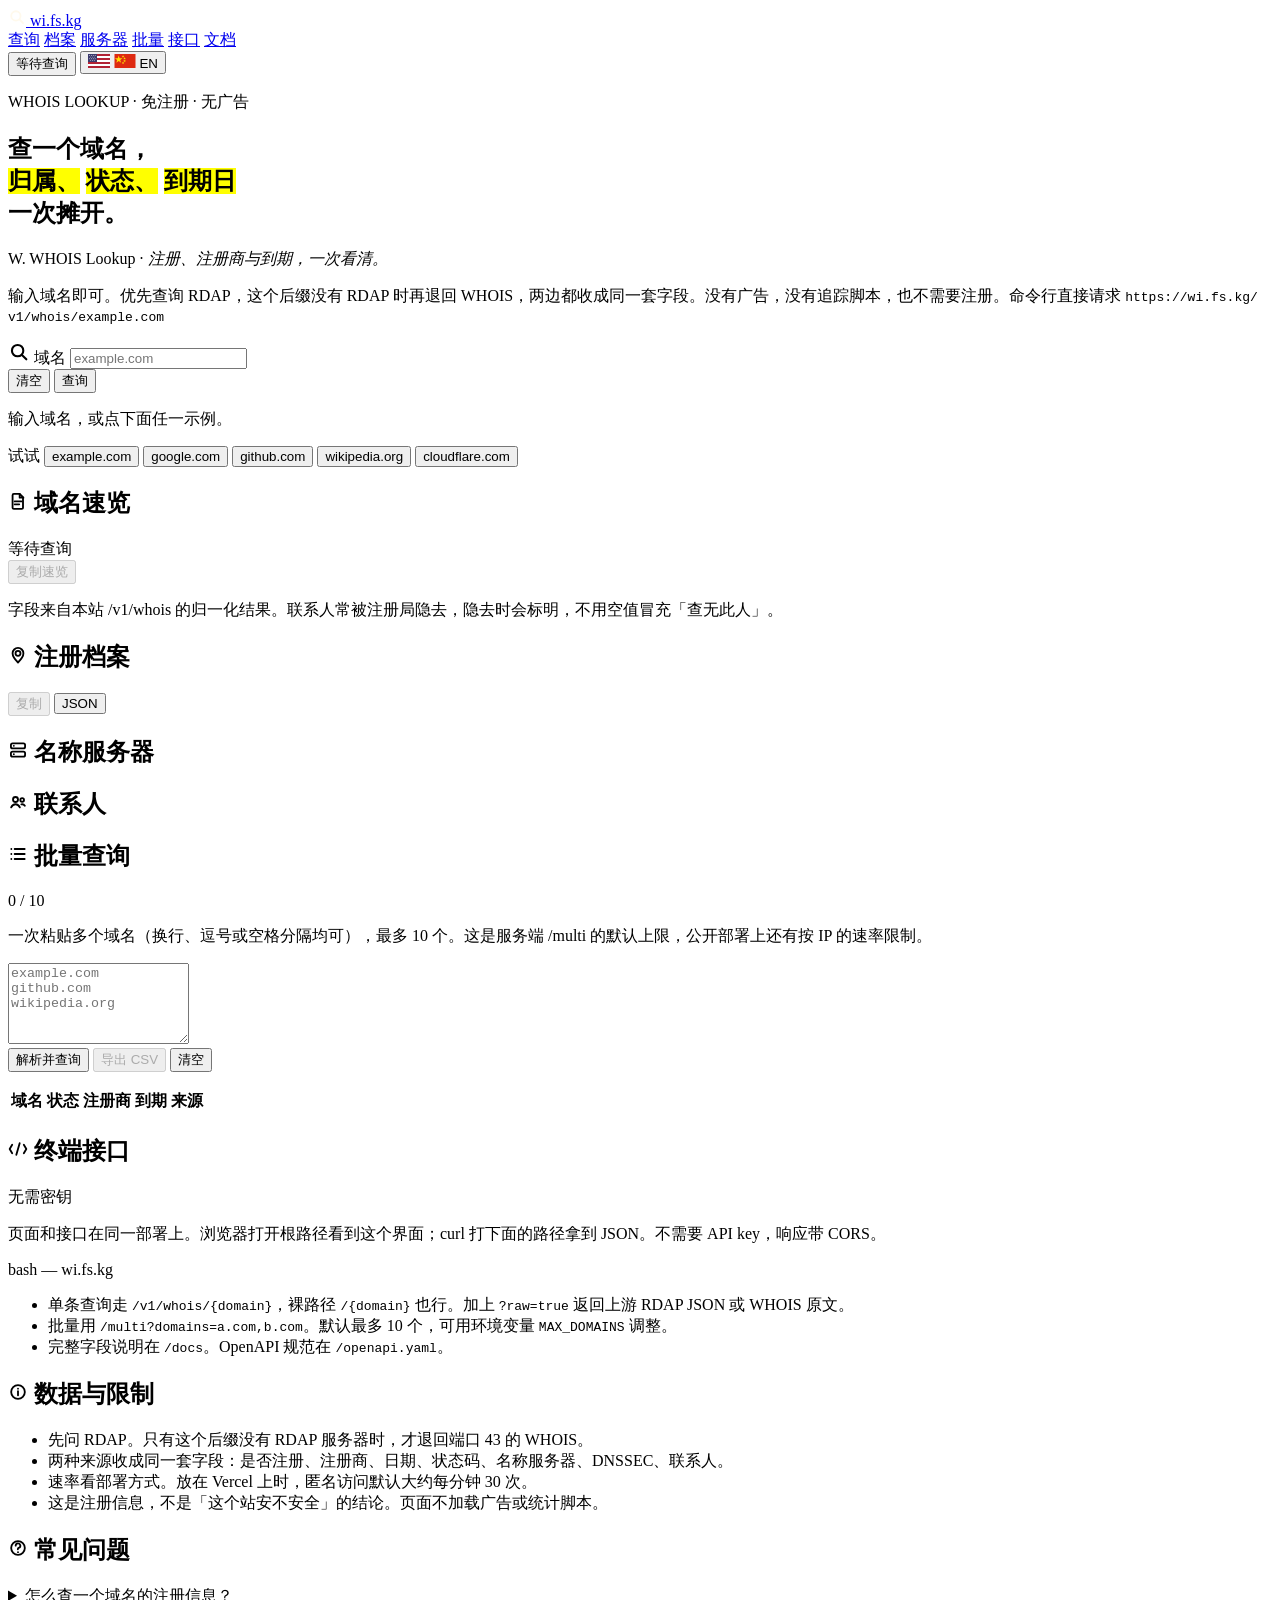
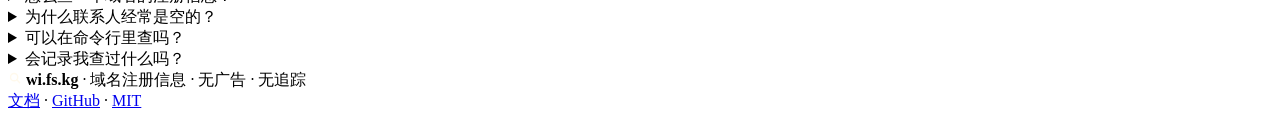
==== internal/web/static/index.html @ 97d12ccc "Refresh the WHOIS page accent, chips, and URL wrapping Use a hot-pink domain brief instead of the vi" ====
<!doctype html>
<html lang="zh-CN">
  <head>
    <meta charset="utf-8" />
    <meta name="viewport" content="width=device-width, initial-scale=1, viewport-fit=cover" />
    <meta name="theme-color" content="#F5EFE1" />
    <meta name="color-scheme" content="light" />
    <meta name="robots" content="index, follow" />
    <meta name="description" content="输入域名，一次看清注册状态、注册商、到期日、名称服务器和联系人。RDAP 优先，WHOIS 兜底。免注册、无广告、无追踪脚本。" />
    <meta property="og:type" content="website" />
    <meta property="og:locale" content="zh_CN" />
    <meta property="og:url" content="https://wi.fs.kg/" />
    <meta property="og:title" content="wi.fs.kg — 域名 WHOIS 查询" />
    <meta property="og:description" content="归属、状态、到期日一次摊开。免注册、无广告、无追踪脚本。" />
    <link rel="canonical" href="https://wi.fs.kg/" />
    <title>wi.fs.kg — 域名 WHOIS 查询</title>
    <link rel="icon" href="/favicon.svg" type="image/svg+xml" />
    <link rel="stylesheet" href="/styles.css" />
  </head>
  <body>
    <header class="bar">
      <a class="brand" href="#lookup">
        <span class="brand-mark" aria-hidden="true">
          <svg viewBox="0 0 24 24" width="18" height="18" fill="none" stroke="#FFF9EC" stroke-width="2.4" stroke-linecap="round">
            <circle cx="10.5" cy="10.5" r="6.2"></circle>
            <path d="M15.2 15.2 L20 20"></path>
          </svg>
        </span>
        <span class="brand-txt">wi.fs.kg</span>
      </a>
      <nav class="nav" aria-label="Primary">
        <a href="#lookup" data-i18n="nav.lookup">查询</a>
        <a href="#record" data-i18n="nav.record">档案</a>
        <a href="#ns" data-i18n="nav.ns">服务器</a>
        <a href="#batch" data-i18n="nav.batch">批量</a>
        <a href="#api" data-i18n="nav.api">接口</a>
        <a href="/docs" data-i18n="nav.docs">文档</a>
      </nav>
      <div class="bar-side">
        <button type="button" class="bar-me" id="barMe">
          <span class="dot dot-grey" id="barDot" aria-hidden="true"></span>
          <span id="barQuery">等待查询</span>
        </button>
        <button type="button" class="lang" id="langToggle" aria-label="切换到英文">
          <span class="lang-flag" aria-hidden="true">
            <svg class="flag flag-us" viewBox="0 0 22 14" width="22" height="14">
              <rect width="22" height="14" fill="#fff"></rect>
              <rect y="0" width="22" height="2" fill="#b22234"></rect>
              <rect y="4" width="22" height="2" fill="#b22234"></rect>
              <rect y="8" width="22" height="2" fill="#b22234"></rect>
              <rect y="12" width="22" height="2" fill="#b22234"></rect>
              <rect width="9" height="8" fill="#3c3b6e"></rect>
              <g fill="#fff">
                <circle cx="1.5" cy="1.5" r="0.45"></circle>
                <circle cx="3.4" cy="1.5" r="0.45"></circle>
                <circle cx="5.3" cy="1.5" r="0.45"></circle>
                <circle cx="7.2" cy="1.5" r="0.45"></circle>
                <circle cx="2.45" cy="3.1" r="0.45"></circle>
                <circle cx="4.35" cy="3.1" r="0.45"></circle>
                <circle cx="6.25" cy="3.1" r="0.45"></circle>
                <circle cx="1.5" cy="4.7" r="0.45"></circle>
                <circle cx="3.4" cy="4.7" r="0.45"></circle>
                <circle cx="5.3" cy="4.7" r="0.45"></circle>
                <circle cx="7.2" cy="4.7" r="0.45"></circle>
                <circle cx="2.45" cy="6.3" r="0.45"></circle>
                <circle cx="4.35" cy="6.3" r="0.45"></circle>
                <circle cx="6.25" cy="6.3" r="0.45"></circle>
              </g>
            </svg>
            <svg class="flag flag-cn" viewBox="0 0 30 20" width="22" height="14">
              <rect width="30" height="20" fill="#de2910"></rect>
              <polygon fill="#ffde00" points="6,2.2 7.35,6.15 11.5,6.15 8.15,8.55 9.4,12.5 6,10.05 2.6,12.5 3.85,8.55 0.5,6.15 4.65,6.15"></polygon>
              <polygon fill="#ffde00" points="12.2,1.5 12.7,2.85 14.15,2.85 13,3.7 13.45,5.05 12.2,4.2 10.95,5.05 11.4,3.7 10.25,2.85 11.7,2.85"></polygon>
              <polygon fill="#ffde00" points="14.4,4.3 14.9,5.65 16.35,5.65 15.2,6.5 15.65,7.85 14.4,7 13.15,7.85 13.6,6.5 12.45,5.65 13.9,5.65"></polygon>
              <polygon fill="#ffde00" points="14.4,8.1 14.9,9.45 16.35,9.45 15.2,10.3 15.65,11.65 14.4,10.8 13.15,11.65 13.6,10.3 12.45,9.45 13.9,9.45"></polygon>
              <polygon fill="#ffde00" points="12.2,10.7 12.7,12.05 14.15,12.05 13,12.9 13.45,14.25 12.2,13.4 10.95,14.25 11.4,12.9 10.25,12.05 11.7,12.05"></polygon>
            </svg>
          </span>
          <span data-i18n="lang.btn">EN</span>
        </button>
      </div>
    </header>

    <main class="wrap">
      <noscript>
        <p class="noscript">查询界面需要 JavaScript。接口本身不需要浏览器：<code class="url">https://wi.fs.kg/<wbr>v1/whois/example.com</code></p>
      </noscript>

      <section class="card card-hero" id="lookup">
        <p class="eyebrow"><span class="sq sq-violet" aria-hidden="true"></span><span data-i18n="eyebrow">WHOIS LOOKUP · 免注册 · 无广告</span></p>
        <h1 class="h1">
          <span data-i18n="h1.l1">查一个域名，</span><br />
          <mark class="hl hl-pink" data-i18n="h1.a">归属、</mark>
          <mark class="hl hl-sky" data-i18n="h1.b">状态、</mark>
          <mark class="hl hl-lime" data-i18n="h1.c">到期日</mark><br />
          <span data-i18n="h1.l3">一次摊开。</span>
        </h1>
        <p class="tagline">
          <span class="tl-key">W.</span>
          <span data-i18n="tag.main">WHOIS Lookup</span>
          <span class="tl-sep" aria-hidden="true">·</span>
          <em data-i18n="tag.sub">注册、注册商与到期，一次看清。</em>
        </p>
        <p class="lede">
          <span data-i18n="lede">输入域名即可。优先查询 RDAP，这个后缀没有 RDAP 时再退回 WHOIS，两边都收成同一套字段。没有广告，没有追踪脚本，也不需要注册。命令行直接请求</span>
          <code class="url">https://wi.fs.kg/<wbr>v1/whois/example.com</code>
        </p>

        <form class="search" id="lookupForm">
          <span class="search-ico" aria-hidden="true">
            <svg viewBox="0 0 24 24" width="22" height="22" fill="none" stroke="currentColor" stroke-width="2.3" stroke-linecap="round">
              <circle cx="10.5" cy="10.5" r="6.2"></circle>
              <path d="M15.2 15.2 L20 20"></path>
            </svg>
          </span>
          <label class="sr-only" for="q" data-i18n="label.q">域名</label>
          <input id="q" name="q" type="text" inputmode="url" autocomplete="off" spellcheck="false" maxlength="400" placeholder="example.com" data-i18n-placeholder="ph" />
          <div class="search-actions">
            <button class="btn btn-cream" type="button" id="clearBtn" data-i18n="btn.clear">清空</button>
            <button class="btn btn-primary" type="submit" id="searchBtn" data-i18n="btn.search">查询</button>
          </div>
        </form>
        <p class="status" id="status" role="status" data-i18n="status.idle">输入域名，或点下面任一示例。</p>
        <div class="chips" id="chips">
          <span class="chips-label" data-i18n="chips.label">试试</span>
          <button type="button" class="chip" data-domain="example.com">example.com</button>
          <button type="button" class="chip" data-domain="google.com">google.com</button>
          <button type="button" class="chip" data-domain="github.com">github.com</button>
          <button type="button" class="chip" data-domain="wikipedia.org">wikipedia.org</button>
          <button type="button" class="chip" data-domain="cloudflare.com">cloudflare.com</button>
        </div>
        <div class="hist" id="histRow" hidden>
          <span class="chips-label" data-i18n="recent">最近</span>
          <div class="chips" id="hist"></div>
          <button type="button" class="mini" id="clearRecent" data-i18n="recent.clear">清除</button>
        </div>
      </section>

      <aside class="card card-snap" id="snap">
        <div class="card-head">
          <h2 class="h2">
            <svg viewBox="0 0 24 24" width="20" height="20" fill="none" stroke="currentColor" stroke-width="2.2" stroke-linecap="round" stroke-linejoin="round" aria-hidden="true">
              <path d="M7 3.5 h7 l4 4 V20 a1.5 1.5 0 0 1 -1.5 1.5 h-9.5 a1.5 1.5 0 0 1 -1.5 -1.5 V5 a1.5 1.5 0 0 1 1.5 -1.5 z"></path>
              <path d="M14 3.5 V8 h4.5"></path>
              <path d="M8 12.5 h8 M8 16 h5.5"></path>
            </svg>
            <span data-i18n="snap.title">域名速览</span>
          </h2>
          <span class="badge badge-grey" id="snapBadge" data-i18n="snap.badge.wait">等待查询</span>
        </div>
        <div id="snapBody"></div>
        <button type="button" class="btn btn-sum" id="snapCopy" data-i18n="snap.copy" disabled>复制速览</button>
        <p class="fine" data-i18n="snap.fine">字段来自本站 /v1/whois 的归一化结果。联系人常被注册局隐去，隐去时会标明，不用空值冒充「查无此人」。</p>
      </aside>

      <section class="card card-record" id="record">
        <div class="card-head">
          <h2 class="h2">
            <svg viewBox="0 0 24 24" width="20" height="20" fill="none" stroke="currentColor" stroke-width="2.2" stroke-linecap="round" stroke-linejoin="round" aria-hidden="true">
              <circle cx="12" cy="10" r="3"></circle>
              <path d="M12 21 s-6.5 -6.2 -6.5 -11 a6.5 6.5 0 0 1 13 0 c0 4.8 -6.5 11 -6.5 11 z"></path>
            </svg>
            <span data-i18n="record.title">注册档案</span>
          </h2>
          <div class="card-tools">
            <button type="button" class="mini" id="recordCopy" data-i18n="record.copy" disabled>复制</button>
            <button type="button" class="mini" id="jsonToggle" data-i18n="record.json" aria-pressed="false">JSON</button>
          </div>
        </div>
        <div id="recordBody"></div>
        <pre class="raw" id="rawJson" hidden></pre>
      </section>

      <section class="card card-ns" id="ns">
        <div class="card-head">
          <h2 class="h2">
            <svg viewBox="0 0 24 24" width="20" height="20" fill="none" stroke="currentColor" stroke-width="2.2" stroke-linecap="round" stroke-linejoin="round" aria-hidden="true">
              <rect x="3.5" y="4" width="17" height="6" rx="2"></rect>
              <rect x="3.5" y="14" width="17" height="6" rx="2"></rect>
              <path d="M7 7 h.01 M7 17 h.01"></path>
            </svg>
            <span data-i18n="ns.title">名称服务器</span>
          </h2>
        </div>
        <div id="nsBody"></div>
      </section>

      <section class="card card-contacts" id="contacts">
        <div class="card-head">
          <h2 class="h2">
            <svg viewBox="0 0 24 24" width="20" height="20" fill="none" stroke="currentColor" stroke-width="2.2" stroke-linecap="round" stroke-linejoin="round" aria-hidden="true">
              <circle cx="9" cy="9" r="3"></circle>
              <path d="M3.8 18.5 c1.2 -2.6 3.2 -3.8 5.2 -3.8 s4 1.2 5.2 3.8"></path>
              <circle cx="17" cy="9.5" r="2.2"></circle>
              <path d="M16 14.8 c1.6 -.4 3.2 .2 4.2 1.8"></path>
            </svg>
            <span data-i18n="contacts.title">联系人</span>
          </h2>
        </div>
        <div id="contactsBody"></div>
      </section>

      <section class="card card-batch" id="batch">
        <div class="card-head">
          <h2 class="h2">
            <svg viewBox="0 0 24 24" width="20" height="20" fill="none" stroke="currentColor" stroke-width="2.2" stroke-linecap="round" stroke-linejoin="round" aria-hidden="true">
              <path d="M8 6 h12 M8 12 h12 M8 18 h12"></path>
              <path d="M4 6 h.01 M4 12 h.01 M4 18 h.01"></path>
            </svg>
            <span data-i18n="batch.title">批量查询</span>
          </h2>
          <span class="count" id="batchCount">0 / 10</span>
        </div>
        <p class="fine" data-i18n="batch.help">一次粘贴多个域名（换行、逗号或空格分隔均可），最多 10 个。这是服务端 /multi 的默认上限，公开部署上还有按 IP 的速率限制。</p>
        <textarea class="ta" id="batchInput" rows="5" spellcheck="false" data-i18n-placeholder="batch.ph" placeholder="example.com&#10;github.com&#10;wikipedia.org"></textarea>
        <div class="row-btns">
          <button type="button" class="btn btn-primary" id="batchRun" data-i18n="batch.run">解析并查询</button>
          <button type="button" class="btn btn-cream" id="batchCsv" data-i18n="batch.csv" disabled>导出 CSV</button>
          <button type="button" class="btn btn-ghost" id="batchClear" data-i18n="batch.clear">清空</button>
        </div>
        <p class="status" id="batchStatus" role="status"></p>
        <div class="tbl-wrap">
          <table class="tbl">
            <thead>
              <tr>
                <th data-i18n="th.domain">域名</th>
                <th data-i18n="th.status">状态</th>
                <th data-i18n="th.registrar">注册商</th>
                <th data-i18n="th.expires">到期</th>
                <th data-i18n="th.source">来源</th>
              </tr>
            </thead>
            <tbody id="batchRows"></tbody>
          </table>
        </div>
      </section>

      <section class="card card-api" id="api">
        <div class="card-head">
          <h2 class="h2">
            <svg viewBox="0 0 24 24" width="20" height="20" fill="none" stroke="currentColor" stroke-width="2.2" stroke-linecap="round" stroke-linejoin="round" aria-hidden="true">
              <path d="M5 7 l-3 5 l3 5"></path>
              <path d="M19 7 l3 5 l-3 5"></path>
              <path d="M14 5 l-4 14"></path>
            </svg>
            <span data-i18n="api.title">终端接口</span>
          </h2>
          <span class="badge badge-lime" data-i18n="api.badge">无需密钥</span>
        </div>
        <p class="lede lede-sm" data-i18n="api.lede">页面和接口在同一部署上。浏览器打开根路径看到这个界面；curl 打下面的路径拿到 JSON。不需要 API key，响应带 CORS。</p>
        <div class="term">
          <div class="term-bar">
            <span class="term-dot"></span><span class="term-dot"></span><span class="term-dot"></span>
            <span class="term-title">bash — wi.fs.kg</span>
          </div>
          <pre class="term-body" id="curlOut"></pre>
        </div>
        <ul class="notes">
          <li data-i18n-html="api.n1">单条查询走 <code class="path">/v1/whois/{domain}</code>，裸路径 <code class="path">/{domain}</code> 也行。加上 <code class="path">?raw=true</code> 返回上游 RDAP JSON 或 WHOIS 原文。</li>
          <li data-i18n-html="api.n2">批量用 <code class="path">/multi?domains=a.com,b.com</code>。默认最多 10 个，可用环境变量 <code class="path">MAX_DOMAINS</code> 调整。</li>
          <li data-i18n-html="api.n3">完整字段说明在 <code class="path">/docs</code>。OpenAPI 规范在 <code class="path">/openapi.yaml</code>。</li>
        </ul>
      </section>

      <section class="card card-about" id="about">
        <div class="card-head">
          <h2 class="h2">
            <svg viewBox="0 0 24 24" width="20" height="20" fill="none" stroke="currentColor" stroke-width="2.2" stroke-linecap="round" aria-hidden="true">
              <circle cx="12" cy="12" r="8.2"></circle>
              <path d="M12 11 v5"></path>
              <path d="M12 8 h.01"></path>
            </svg>
            <span data-i18n="about.title">数据与限制</span>
          </h2>
        </div>
        <ul class="notes">
          <li data-i18n="about.n1">先问 RDAP。只有这个后缀没有 RDAP 服务器时，才退回端口 43 的 WHOIS。</li>
          <li data-i18n="about.n2">两种来源收成同一套字段：是否注册、注册商、日期、状态码、名称服务器、DNSSEC、联系人。</li>
          <li data-i18n="about.n3">速率看部署方式。放在 Vercel 上时，匿名访问默认大约每分钟 30 次。</li>
          <li data-i18n="about.n4">这是注册信息，不是「这个站安不安全」的结论。页面不加载广告或统计脚本。</li>
        </ul>
      </section>

      <section class="card card-faq" id="faq">
        <div class="card-head">
          <h2 class="h2">
            <svg viewBox="0 0 24 24" width="20" height="20" fill="none" stroke="currentColor" stroke-width="2.2" stroke-linecap="round" aria-hidden="true">
              <circle cx="12" cy="12" r="8.2"></circle>
              <path d="M9.2 9.2 a2.8 2.8 0 1 1 3.6 2.7 c-.7.3 -1 .8 -1 1.6"></path>
              <path d="M12 17 h.01"></path>
            </svg>
            <span data-i18n="faq.title">常见问题</span>
          </h2>
        </div>
        <details class="qa">
          <summary><span data-i18n="faq.q1">怎么查一个域名的注册信息？</span></summary>
          <p data-i18n="faq.a1">在上方输入域名，例如 example.com，或点一个示例。也接受带 https:// 的地址，服务端会先剥掉协议和路径。页面请求本站的 /v1/whois/{domain}，把注册状态、注册商、日期、名称服务器和联系人摊开。</p>
        </details>
        <details class="qa">
          <summary><span data-i18n="faq.q2">为什么联系人经常是空的？</span></summary>
          <p data-i18n="faq.a2">多数注册局按隐私规则隐去个人联系信息，通用顶级域尤其常见。隐去时这一格会写「已隐去」。那是注册局的选择，不是查询失败。</p>
        </details>
        <details class="qa">
          <summary><span data-i18n="faq.q3">可以在命令行里查吗？</span></summary>
          <p data-i18n-html="faq.a3">可以，不需要密钥。请求 <code class="path">/v1/whois/example.com</code> 得到归一化 JSON；加上 <code class="path">?raw=true</code> 则是上游原文。多个域名用 <code class="path">/multi?domains=a.com,b.com</code>。完整地址在上面的终端示例里。浏览器访问根路径仍然是这个页面。</p>
        </details>
        <details class="qa">
          <summary><span data-i18n="faq.q4">会记录我查过什么吗？</span></summary>
          <p data-i18n="faq.a4">页面没有第三方统计。「最近」列表只存在你这台浏览器的本地存储里，可以在上面一键清除。服务端可以开内存缓存，用来少打注册局，缓存的是查询结果，不是一份用户档案。</p>
        </details>
      </section>
    </main>

    <div class="foot-wrap">
      <footer class="foot">
        <div class="foot-l">
          <span class="brand-mark sm" aria-hidden="true">
            <svg viewBox="0 0 24 24" width="14" height="14" fill="none" stroke="#FFF9EC" stroke-width="2.4" stroke-linecap="round">
              <circle cx="10.5" cy="10.5" r="6.2"></circle>
              <path d="M15.2 15.2 L20 20"></path>
            </svg>
          </span>
          <strong class="brand-txt">wi.fs.kg</strong>
          <span class="foot-sep" aria-hidden="true">·</span>
          <span data-i18n="foot.blurb">域名注册信息</span>
          <span class="foot-sep" aria-hidden="true">·</span>
          <span data-i18n="foot.privacy">无广告 · 无追踪</span>
        </div>
        <div class="foot-r">
          <a class="foot-link" href="/docs" data-i18n="nav.docs">文档</a>
          <span class="foot-sep" aria-hidden="true">·</span>
          <a class="foot-link" href="https://github.com/niesgeek/who-dat" target="_blank" rel="noopener noreferrer">GitHub</a>
          <span class="foot-sep" aria-hidden="true">·</span>
          <a class="foot-link" href="https://github.com/niesgeek/who-dat/blob/main/LICENSE" target="_blank" rel="noopener noreferrer">MIT</a>
        </div>
      </footer>
    </div>
    <div class="toast" id="toast" role="status" aria-live="polite"></div>
    <script src="/app.js"></script>
  </body>
</html>
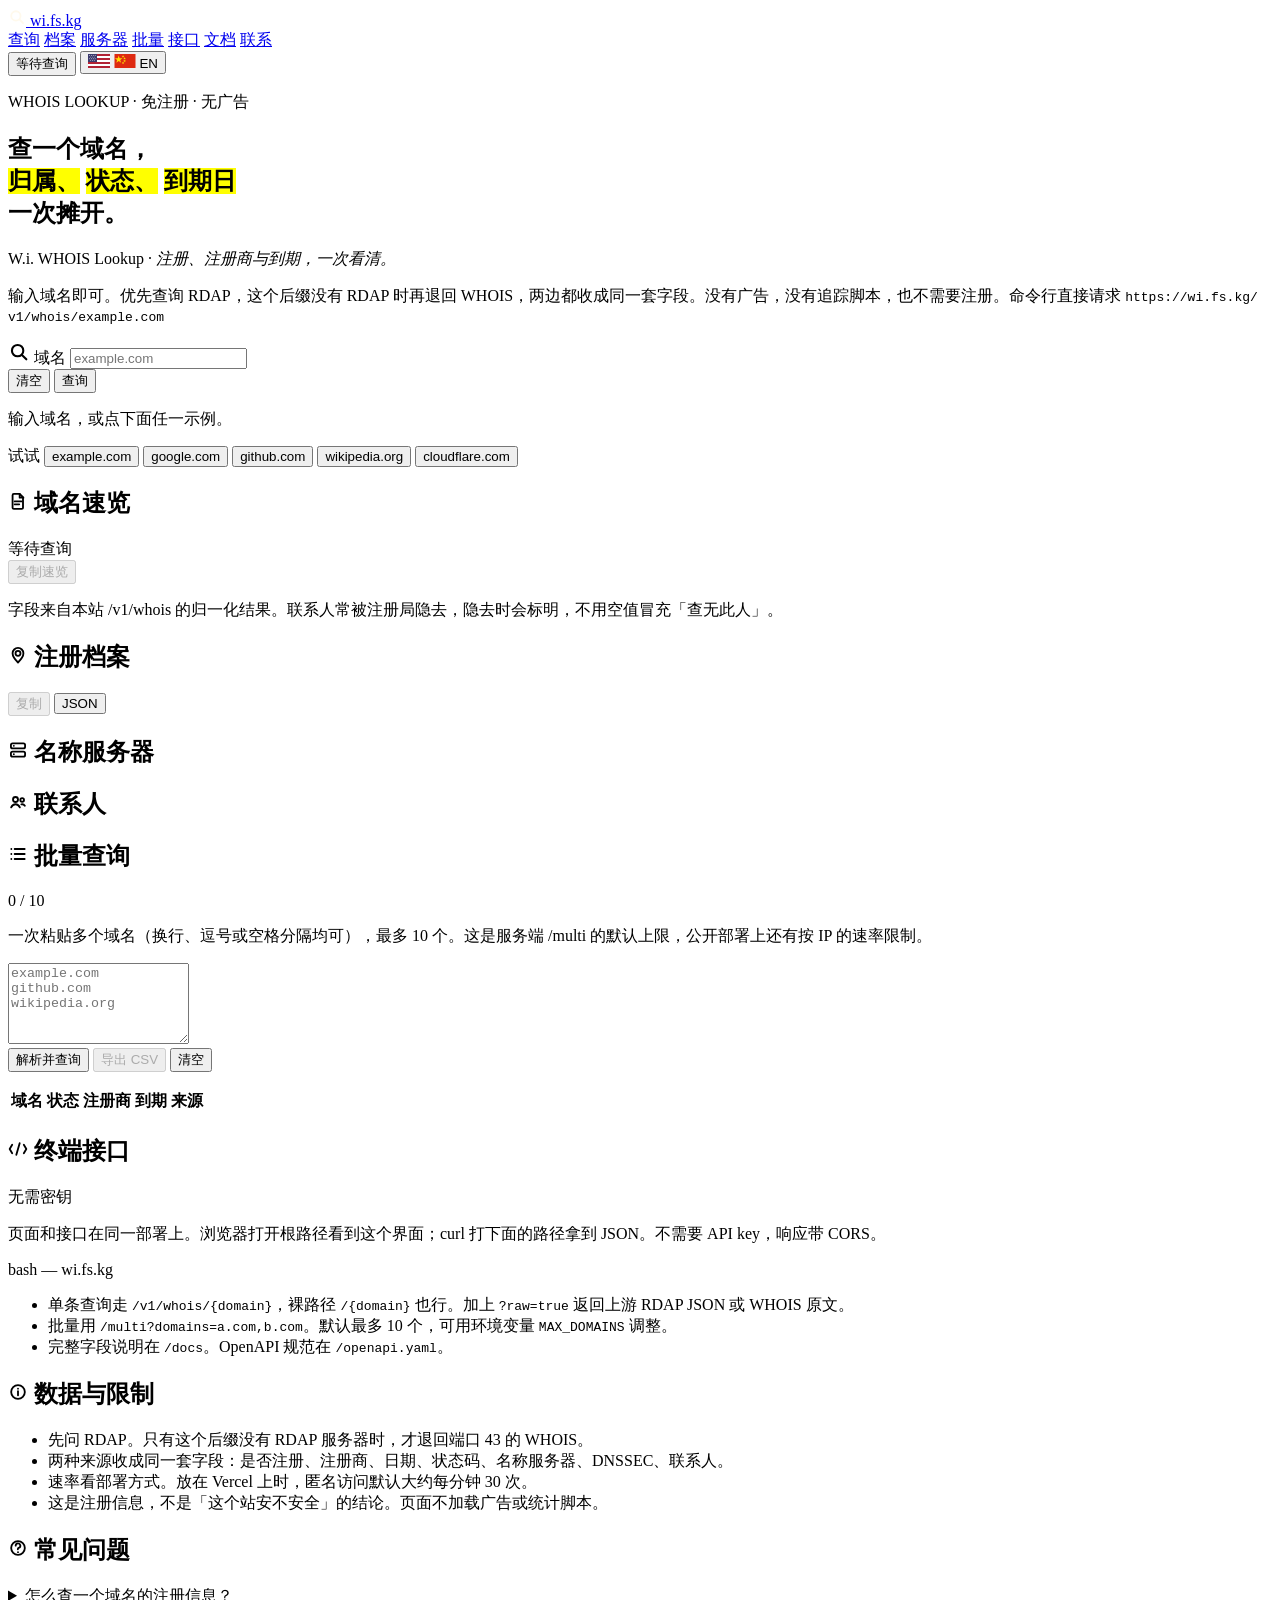
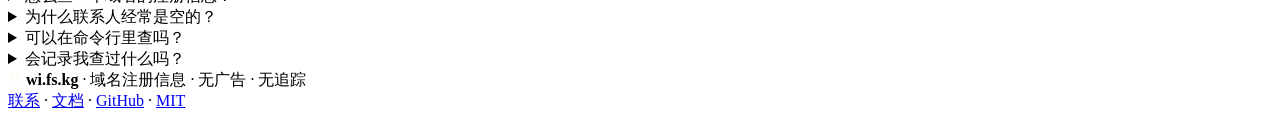
==== commit 9de0ced1: "Serve SEO files ahead of WHOIS lookup and lead contact with mailto. robots.txt, sitemap.xml, and the" ====
--- a/internal/web/static/index.html
+++ b/internal/web/static/index.html
@@ -12,6 +12,16 @@
     <meta property="og:url" content="https://wi.fs.kg/" />
     <meta property="og:title" content="wi.fs.kg — 域名 WHOIS 查询" />
     <meta property="og:description" content="归属、状态、到期日一次摊开。免注册、无广告、无追踪脚本。" />
+    <meta property="og:image" content="https://wi.fs.kg/og-image.png" />
+    <meta property="og:image:type" content="image/png" />
+    <meta property="og:image:width" content="1200" />
+    <meta property="og:image:height" content="630" />
+    <meta property="og:image:alt" content="wi.fs.kg — 域名 WHOIS 查询。归属、状态、到期日一次摊开。" />
+    <meta name="twitter:card" content="summary_large_image" />
+    <meta name="twitter:title" content="wi.fs.kg — 域名 WHOIS 查询" />
+    <meta name="twitter:description" content="归属、状态、到期日一次摊开。免注册、无广告、无追踪脚本。" />
+    <meta name="twitter:image" content="https://wi.fs.kg/og-image.png" />
+    <meta name="twitter:image:alt" content="wi.fs.kg — 域名 WHOIS 查询。归属、状态、到期日一次摊开。" />
     <link rel="canonical" href="https://wi.fs.kg/" />
     <title>wi.fs.kg — 域名 WHOIS 查询</title>
     <link rel="icon" href="/favicon.svg" type="image/svg+xml" />
@@ -35,6 +45,7 @@
         <a href="#batch" data-i18n="nav.batch">批量</a>
         <a href="#api" data-i18n="nav.api">接口</a>
         <a href="/docs" data-i18n="nav.docs">文档</a>
+        <a href="/contact" data-i18n="nav.contact">联系</a>
       </nav>
       <div class="bar-side">
         <button type="button" class="bar-me" id="barMe">
@@ -96,7 +107,7 @@
           <span data-i18n="h1.l3">一次摊开。</span>
         </h1>
         <p class="tagline">
-          <span class="tl-key">W.</span>
+          <span class="tl-key">W.i.</span>
           <span data-i18n="tag.main">WHOIS Lookup</span>
           <span class="tl-sep" aria-hidden="true">·</span>
           <em data-i18n="tag.sub">注册、注册商与到期，一次看清。</em>
@@ -327,6 +338,8 @@
           <span data-i18n="foot.privacy">无广告 · 无追踪</span>
         </div>
         <div class="foot-r">
+          <a class="foot-link" href="/contact" data-i18n="nav.contact">联系</a>
+          <span class="foot-sep" aria-hidden="true">·</span>
           <a class="foot-link" href="/docs" data-i18n="nav.docs">文档</a>
           <span class="foot-sep" aria-hidden="true">·</span>
           <a class="foot-link" href="https://github.com/niesgeek/who-dat" target="_blank" rel="noopener noreferrer">GitHub</a>
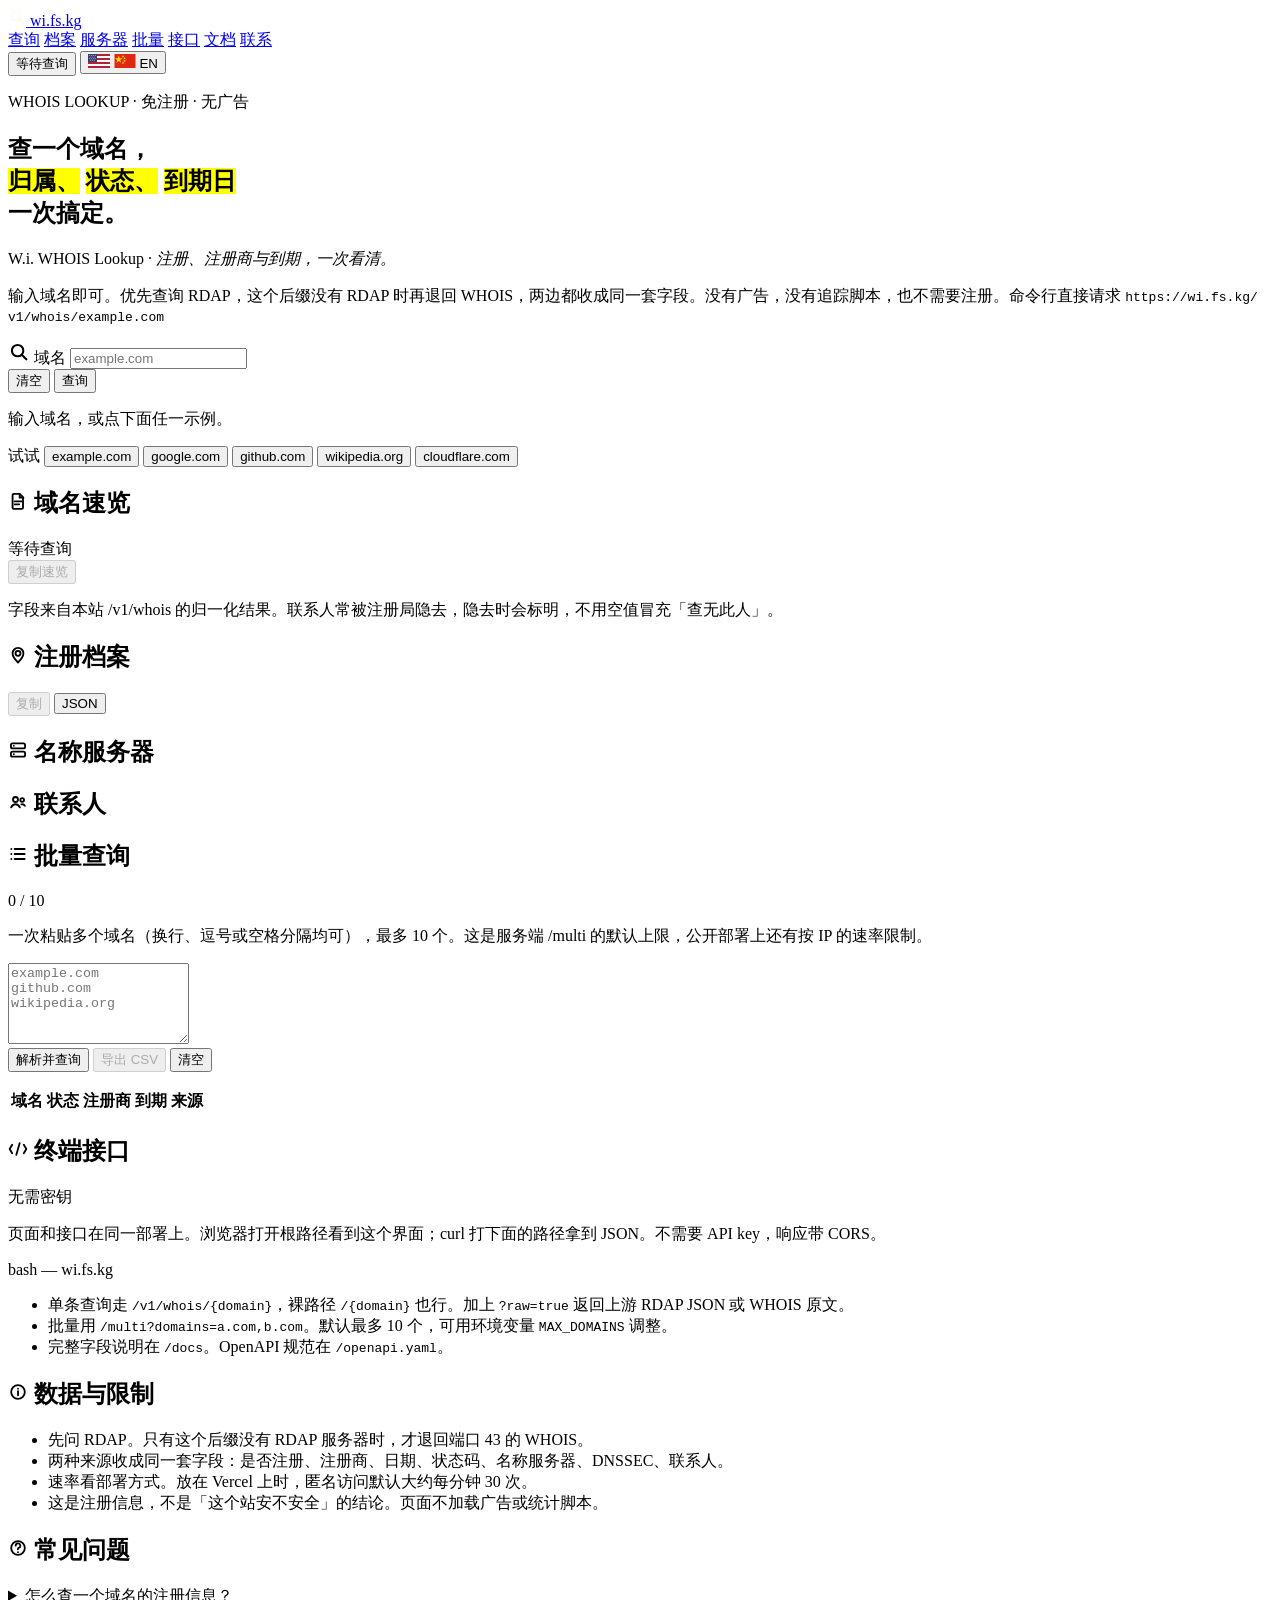
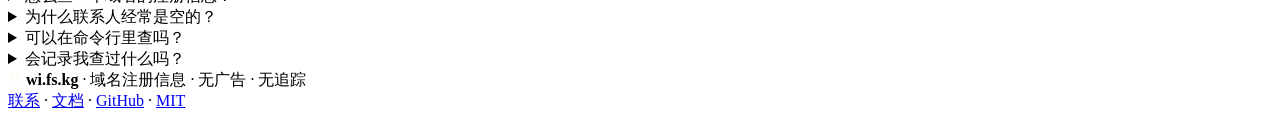
==== commit a57e9702: "Update index.html" ====
--- a/internal/web/static/index.html
+++ b/internal/web/static/index.html
@@ -11,17 +11,17 @@
     <meta property="og:locale" content="zh_CN" />
     <meta property="og:url" content="https://wi.fs.kg/" />
     <meta property="og:title" content="wi.fs.kg — 域名 WHOIS 查询" />
-    <meta property="og:description" content="归属、状态、到期日一次摊开。免注册、无广告、无追踪脚本。" />
+    <meta property="og:description" content="归属、状态、到期日一次搞定。免注册、无广告、无追踪脚本。" />
     <meta property="og:image" content="https://wi.fs.kg/og-image.png" />
     <meta property="og:image:type" content="image/png" />
     <meta property="og:image:width" content="1200" />
     <meta property="og:image:height" content="630" />
-    <meta property="og:image:alt" content="wi.fs.kg — 域名 WHOIS 查询。归属、状态、到期日一次摊开。" />
+    <meta property="og:image:alt" content="wi.fs.kg — 域名 WHOIS 查询。归属、状态、到期日一次搞定。" />
     <meta name="twitter:card" content="summary_large_image" />
     <meta name="twitter:title" content="wi.fs.kg — 域名 WHOIS 查询" />
-    <meta name="twitter:description" content="归属、状态、到期日一次摊开。免注册、无广告、无追踪脚本。" />
+    <meta name="twitter:description" content="归属、状态、到期日一次搞定。免注册、无广告、无追踪脚本。" />
     <meta name="twitter:image" content="https://wi.fs.kg/og-image.png" />
-    <meta name="twitter:image:alt" content="wi.fs.kg — 域名 WHOIS 查询。归属、状态、到期日一次摊开。" />
+    <meta name="twitter:image:alt" content="wi.fs.kg — 域名 WHOIS 查询。归属、状态、到期日一次搞定。" />
     <link rel="canonical" href="https://wi.fs.kg/" />
     <title>wi.fs.kg — 域名 WHOIS 查询</title>
     <link rel="icon" href="/favicon.svg" type="image/svg+xml" />
@@ -104,7 +104,7 @@
           <mark class="hl hl-pink" data-i18n="h1.a">归属、</mark>
           <mark class="hl hl-sky" data-i18n="h1.b">状态、</mark>
           <mark class="hl hl-lime" data-i18n="h1.c">到期日</mark><br />
-          <span data-i18n="h1.l3">一次摊开。</span>
+          <span data-i18n="h1.l3">一次搞定。</span>
         </h1>
         <p class="tagline">
           <span class="tl-key">W.i.</span>
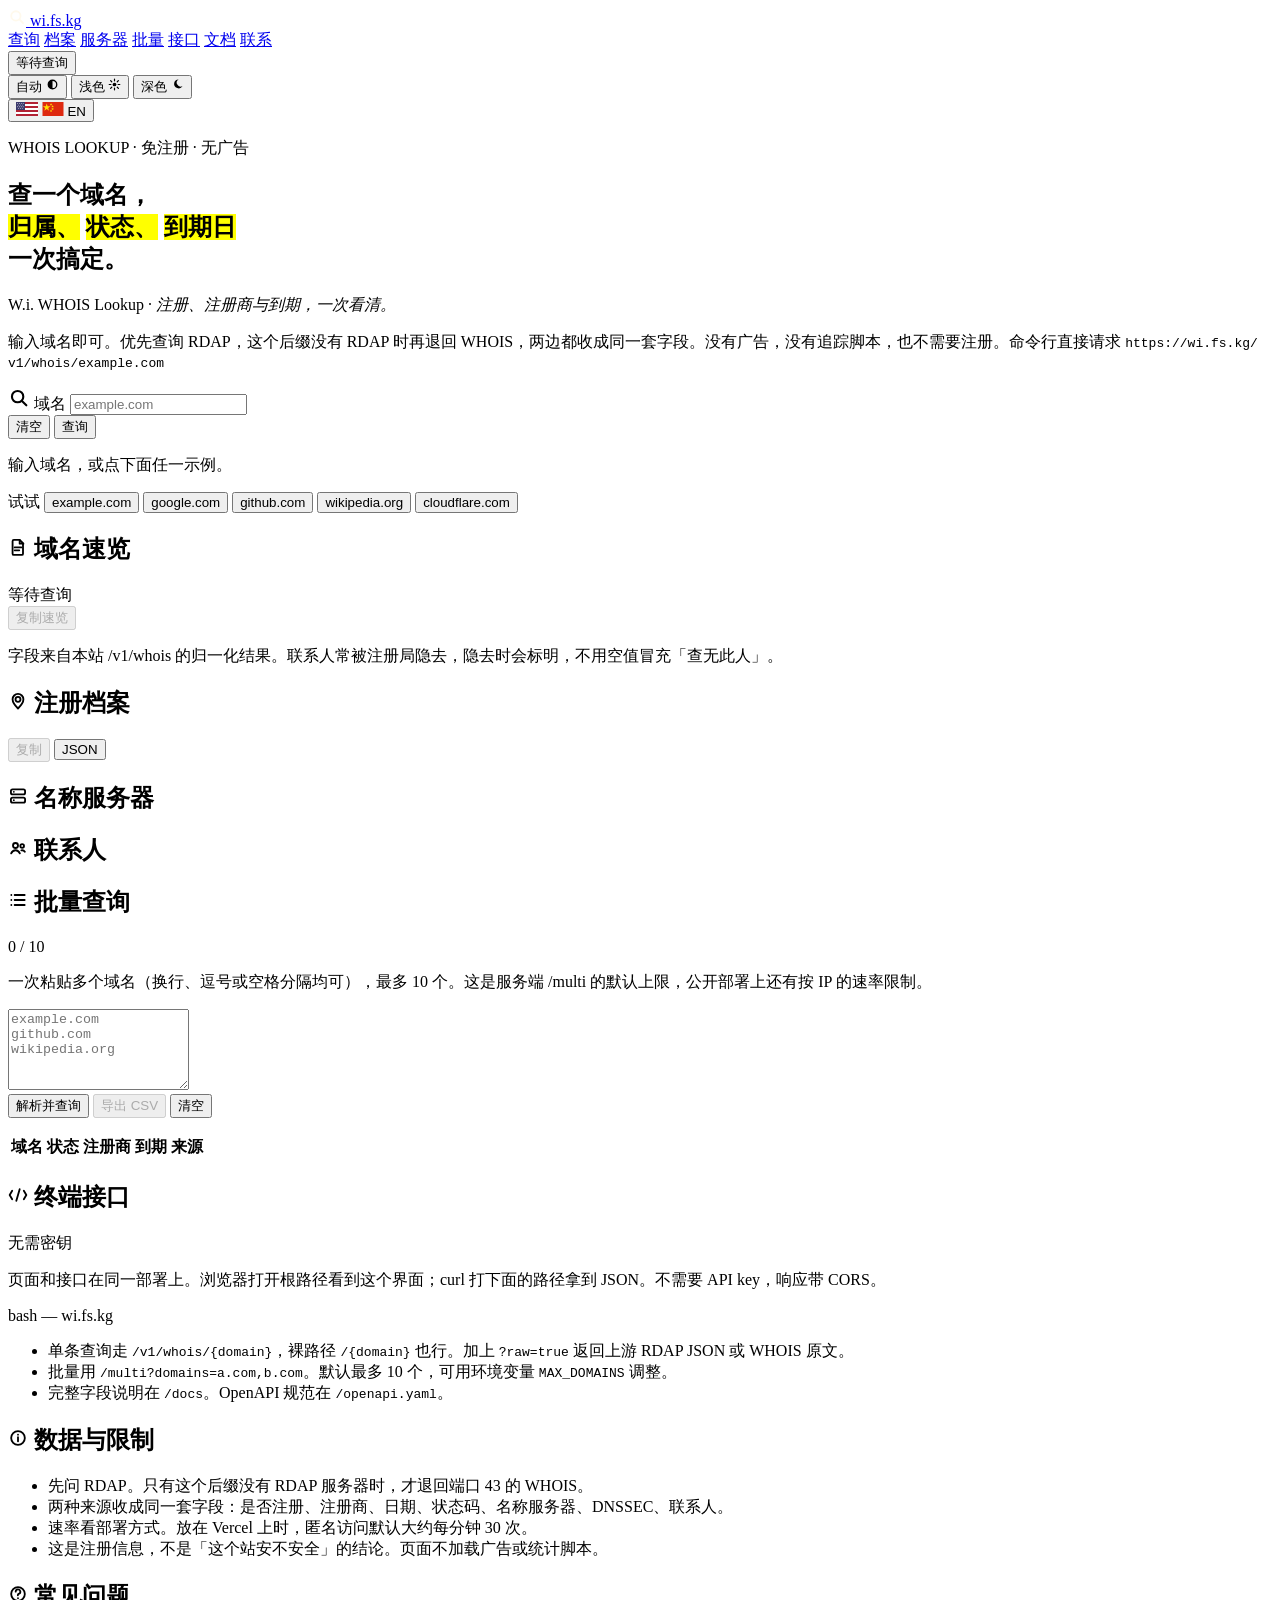
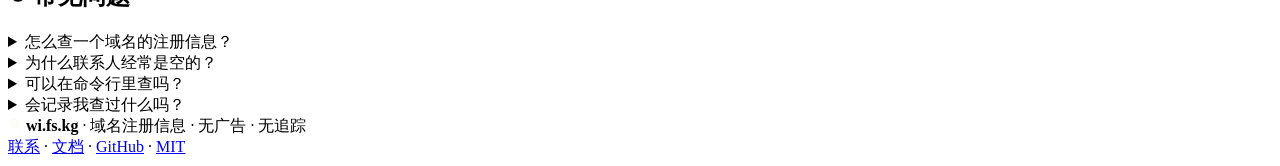
==== commit a1c13f3e: "Add a neobrutalist night theme that follows the system color scheme. Day stays the current paper loo" ====
--- a/internal/web/static/index.html
+++ b/internal/web/static/index.html
@@ -5,6 +5,25 @@
     <meta name="viewport" content="width=device-width, initial-scale=1, viewport-fit=cover" />
     <meta name="theme-color" content="#F5EFE1" />
     <meta name="color-scheme" content="light" />
+    <script>
+      (function () {
+        var mode = "auto";
+        var prefersDark = false;
+        try {
+          var raw = localStorage.getItem("whois-ui-theme");
+          if (raw === "light" || raw === "dark" || raw === "auto") mode = raw;
+        } catch (e) {}
+        try { prefersDark = matchMedia("(prefers-color-scheme: dark)").matches; } catch (e) {}
+        var dark = mode === "dark" || (mode !== "light" && prefersDark);
+        var root = document.documentElement;
+        root.setAttribute("data-theme", dark ? "dark" : "light");
+        root.setAttribute("data-theme-mode", mode);
+        var color = document.querySelector('meta[name="theme-color"]');
+        if (color) color.setAttribute("content", dark ? "#12110e" : "#F5EFE1");
+        var scheme = document.querySelector('meta[name="color-scheme"]');
+        if (scheme) scheme.setAttribute("content", dark ? "dark" : "light");
+      })();
+    </script>
     <meta name="robots" content="index, follow" />
     <meta name="description" content="输入域名，一次看清注册状态、注册商、到期日、名称服务器和联系人。RDAP 优先，WHOIS 兜底。免注册、无广告、无追踪脚本。" />
     <meta property="og:type" content="website" />
@@ -52,6 +71,20 @@
           <span class="dot dot-grey" id="barDot" aria-hidden="true"></span>
           <span id="barQuery">等待查询</span>
         </button>
+        <div class="theme-switch" id="themeSwitch" role="group" aria-label="主题">
+          <button type="button" data-theme-choice="auto" aria-pressed="true">
+            <span class="theme-full">自动</span>
+            <span class="theme-short" aria-hidden="true"><svg viewBox="0 0 16 16" width="13" height="13"><circle cx="8" cy="8" r="5.25" fill="none" stroke="currentColor" stroke-width="1.6"></circle><path fill="currentColor" d="M8 2.75a5.25 5.25 0 0 0 0 10.5z"></path></svg></span>
+          </button>
+          <button type="button" data-theme-choice="light" aria-pressed="false">
+            <span class="theme-full">浅色</span>
+            <span class="theme-short" aria-hidden="true"><svg viewBox="0 0 16 16" width="13" height="13"><circle cx="8" cy="8" r="2.3" fill="currentColor"></circle><g fill="none" stroke="currentColor" stroke-width="1.5" stroke-linecap="round"><path d="M8 1.5v2M8 12.5v2M1.5 8h2M12.5 8h2M3.2 3.2l1.4 1.4M11.4 11.4l1.4 1.4M12.8 3.2l-1.4 1.4M4.6 11.4l-1.4 1.4"></path></g></svg></span>
+          </button>
+          <button type="button" data-theme-choice="dark" aria-pressed="false">
+            <span class="theme-full">深色</span>
+            <span class="theme-short" aria-hidden="true"><svg viewBox="0 0 16 16" width="13" height="13"><path fill="currentColor" d="M9.4 1.7a5.5 5.5 0 1 0 4.8 8.1A4.5 4.5 0 1 1 9.4 1.7z"></path></svg></span>
+          </button>
+        </div>
         <button type="button" class="lang" id="langToggle" aria-label="切换到英文">
           <span class="lang-flag" aria-hidden="true">
             <svg class="flag flag-us" viewBox="0 0 22 14" width="22" height="14">
@@ -349,6 +382,7 @@
       </footer>
     </div>
     <div class="toast" id="toast" role="status" aria-live="polite"></div>
+    <script src="/theme.js"></script>
     <script src="/app.js"></script>
   </body>
 </html>
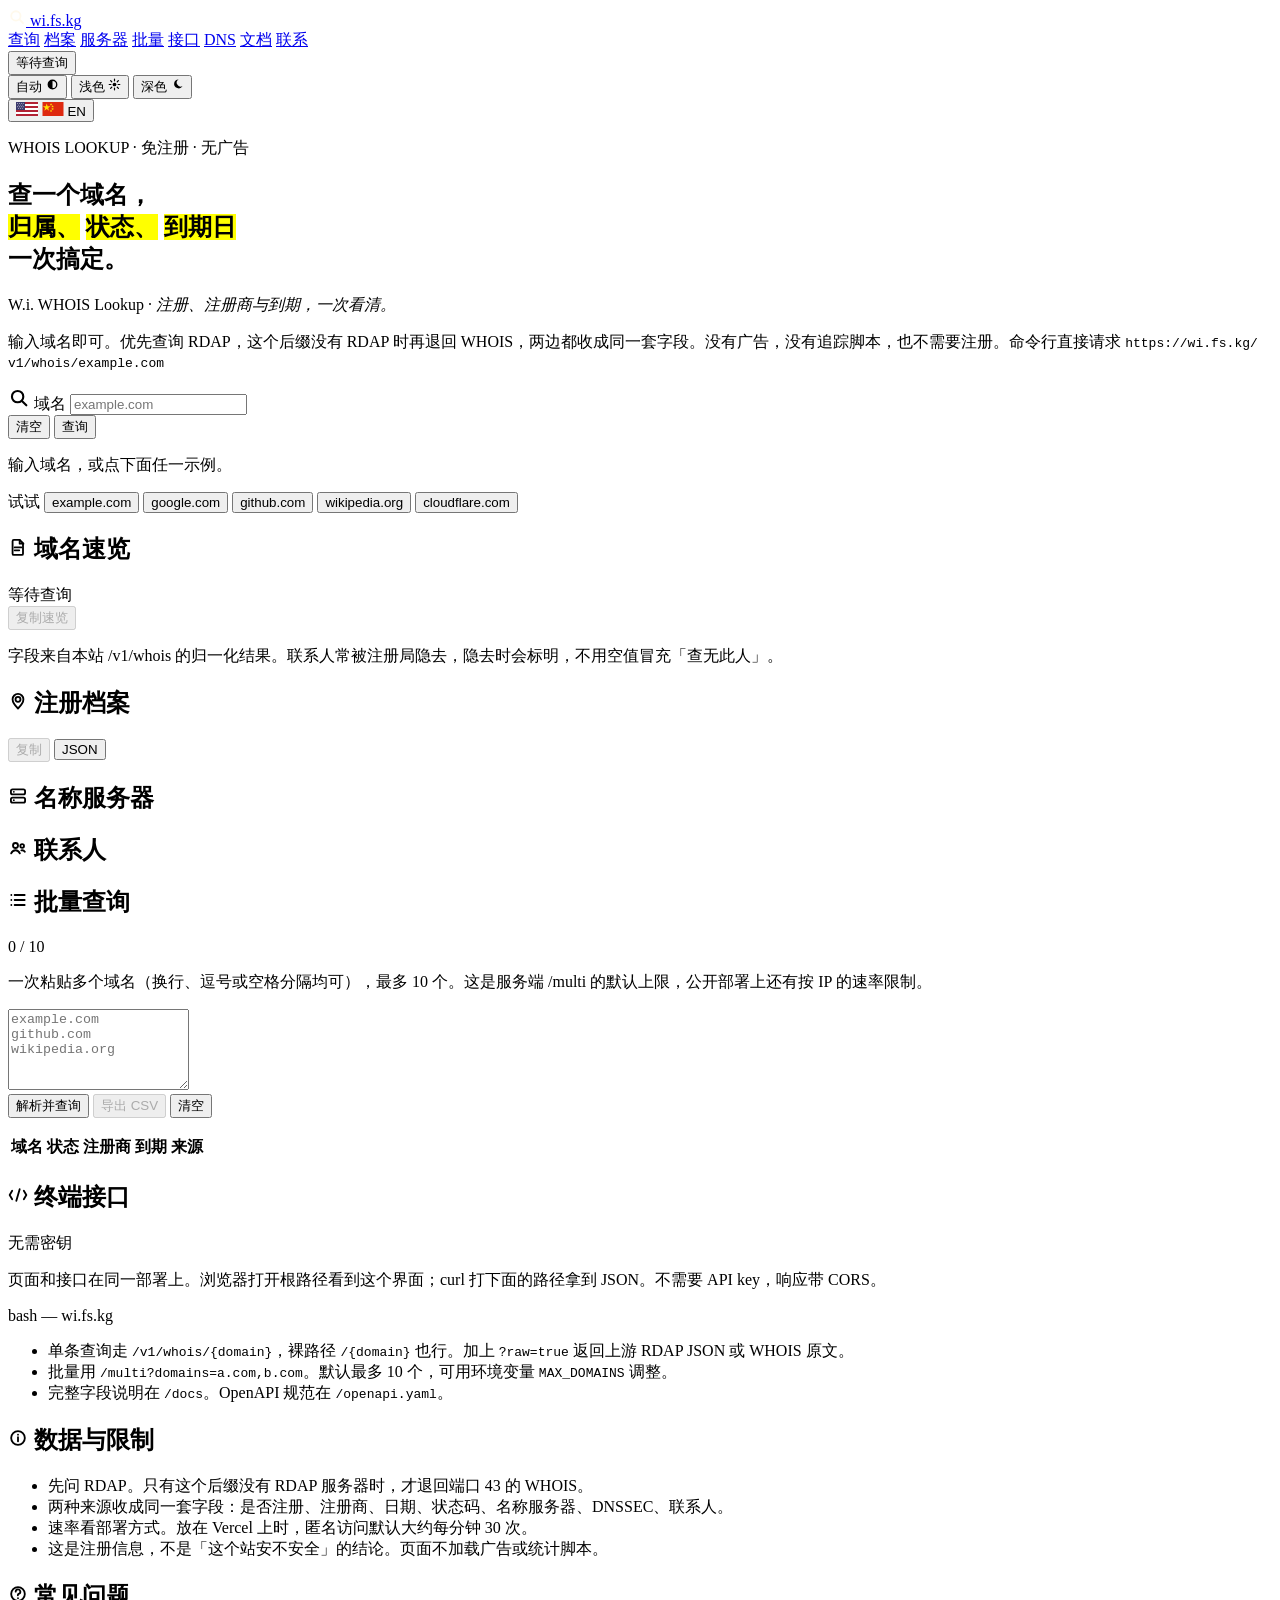
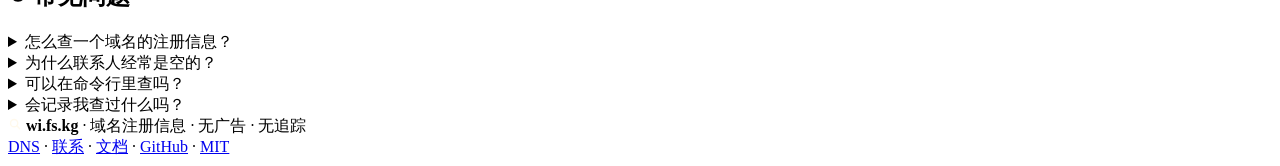
==== commit cbfe18b6: "Add a DNS laboratory next to WHOIS Query public resolvers from the Go server and show records, propa" ====
--- a/internal/web/static/index.html
+++ b/internal/web/static/index.html
@@ -63,6 +63,7 @@
         <a href="#ns" data-i18n="nav.ns">服务器</a>
         <a href="#batch" data-i18n="nav.batch">批量</a>
         <a href="#api" data-i18n="nav.api">接口</a>
+        <a href="/dns" data-i18n="nav.dns">DNS</a>
         <a href="/docs" data-i18n="nav.docs">文档</a>
         <a href="/contact" data-i18n="nav.contact">联系</a>
       </nav>
@@ -371,6 +372,8 @@
           <span data-i18n="foot.privacy">无广告 · 无追踪</span>
         </div>
         <div class="foot-r">
+          <a class="foot-link" href="/dns">DNS</a>
+          <span class="foot-sep" aria-hidden="true">·</span>
           <a class="foot-link" href="/contact" data-i18n="nav.contact">联系</a>
           <span class="foot-sep" aria-hidden="true">·</span>
           <a class="foot-link" href="/docs" data-i18n="nav.docs">文档</a>
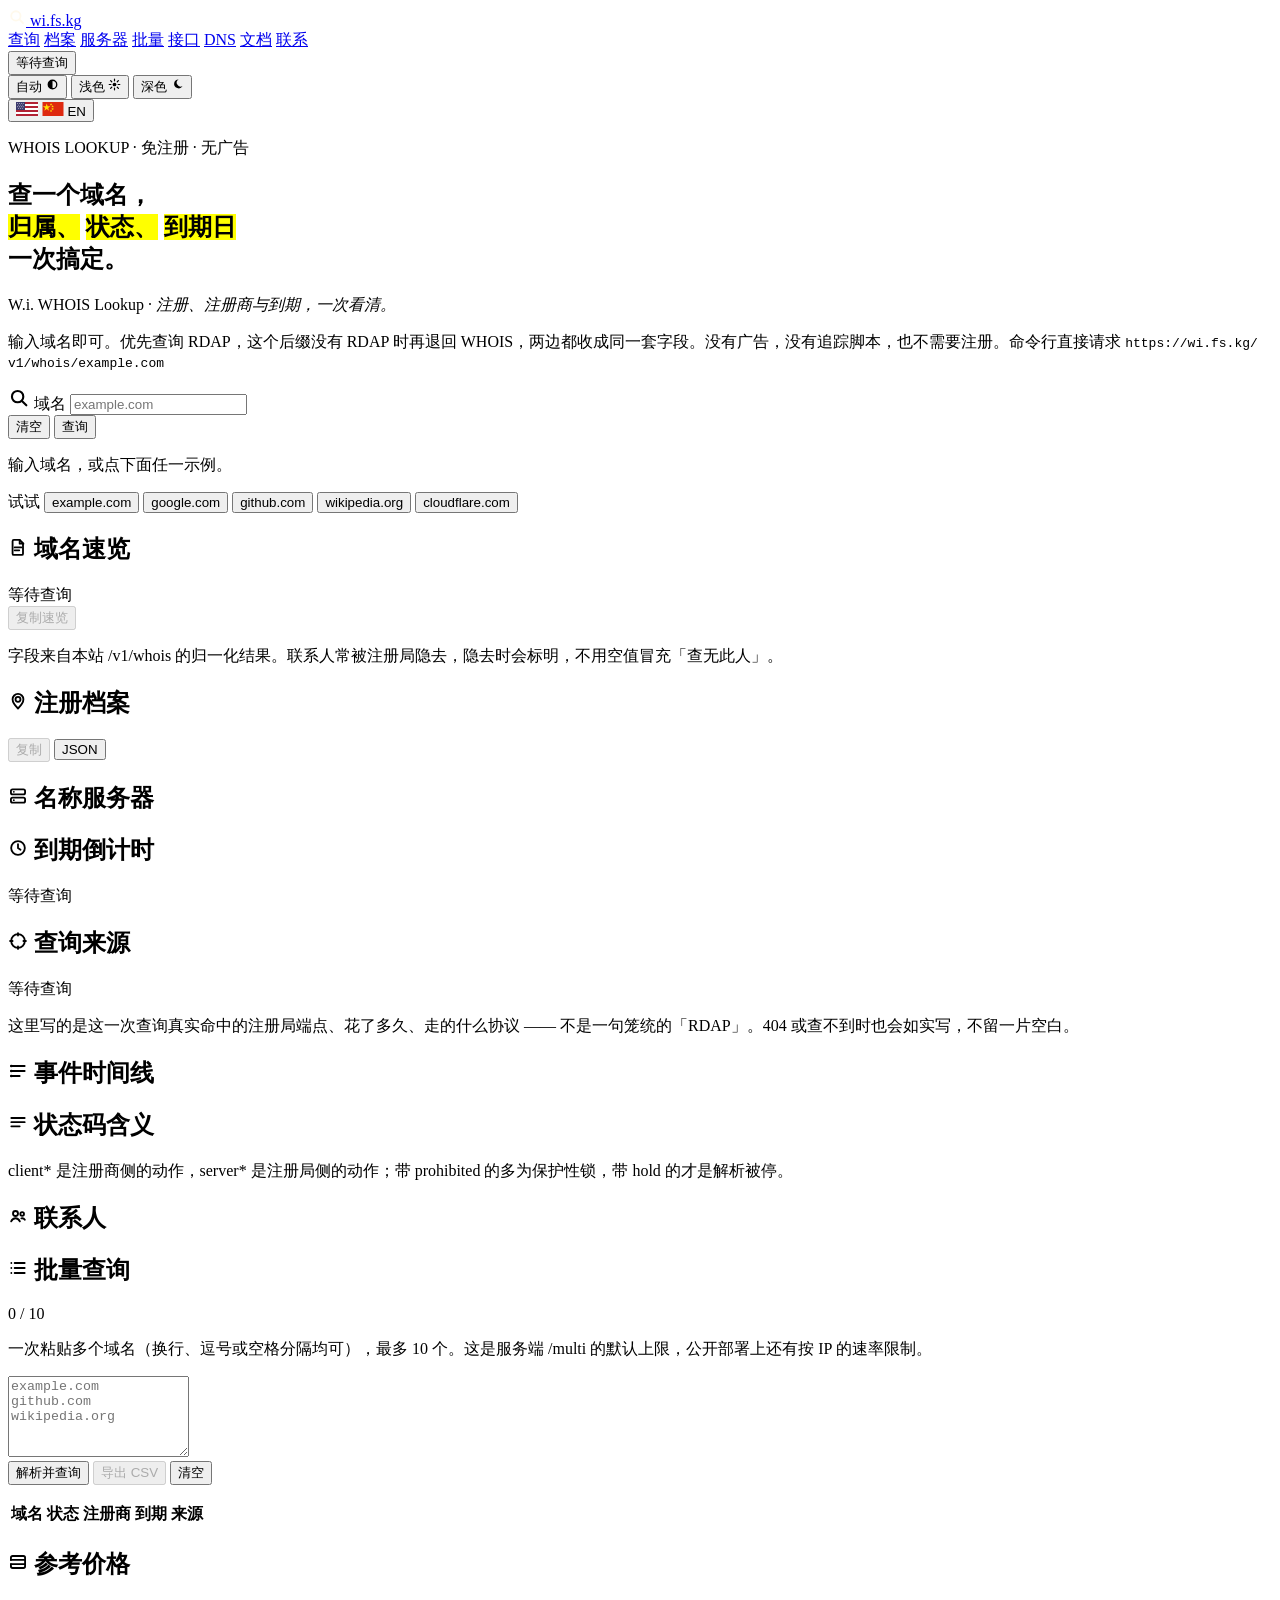
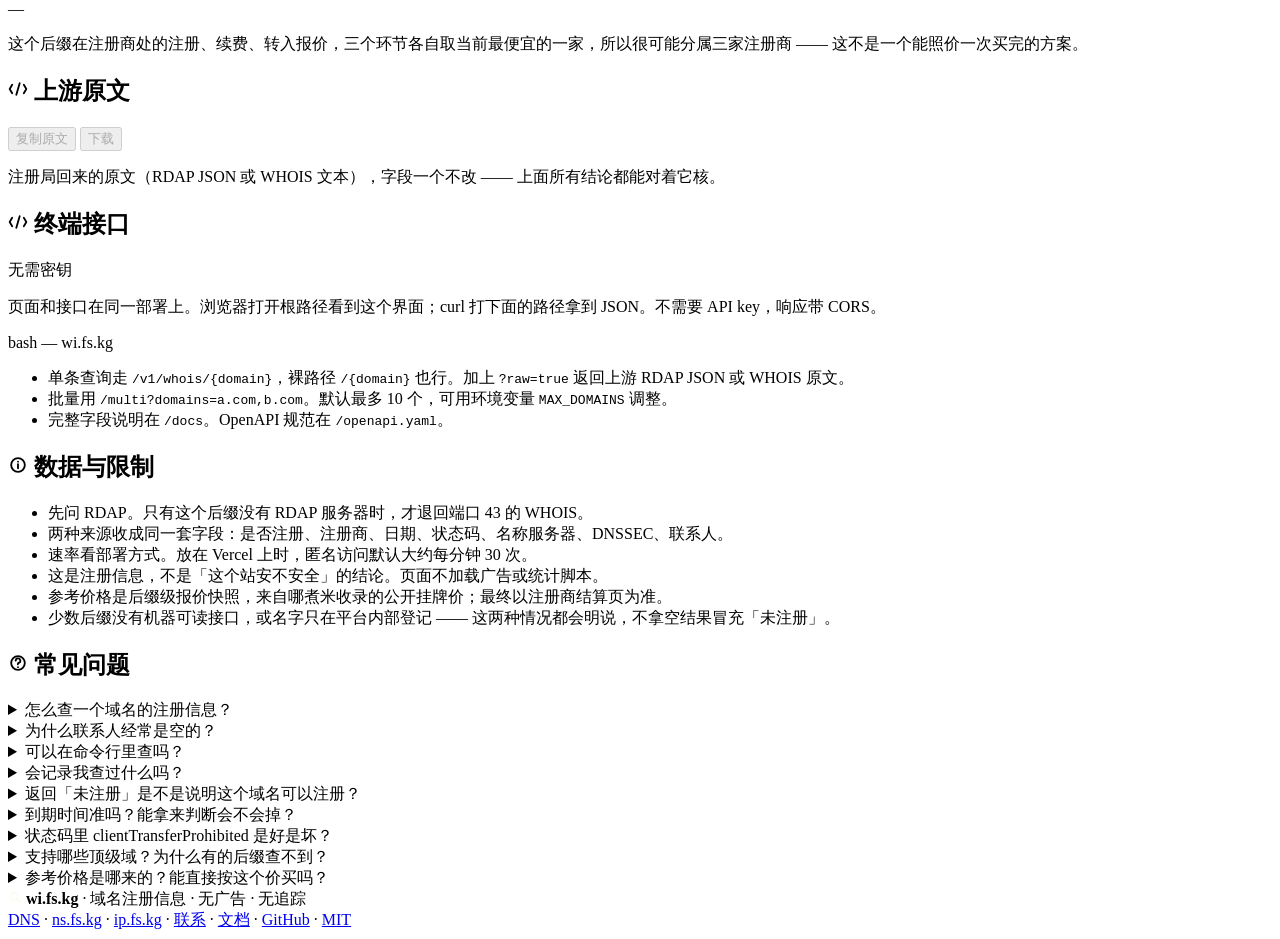
==== commit c1302f10: "Add domain.fs.kg features: expiry countdown, query source, event timeline, status meanings, referenc" ====
--- a/internal/web/static/index.html
+++ b/internal/web/static/index.html
@@ -230,6 +230,64 @@
         <div id="nsBody"></div>
       </section>
 
+      <section class="card card-due" id="due">
+        <div class="card-head">
+          <h2 class="h2">
+            <svg viewBox="0 0 24 24" width="20" height="20" fill="none" stroke="currentColor" stroke-width="2.2" stroke-linecap="round" aria-hidden="true">
+              <circle cx="12" cy="12" r="8.2"></circle>
+              <path d="M12 7.5 V12 l3 2"></path>
+            </svg>
+            <span data-i18n="due.title">到期倒计时</span>
+          </h2>
+          <span class="badge badge-grey" id="dueBadge" data-i18n="due.badge.wait">等待查询</span>
+        </div>
+        <div id="dueBody"></div>
+      </section>
+
+      <section class="card card-source" id="source">
+        <div class="card-head">
+          <h2 class="h2">
+            <svg viewBox="0 0 24 24" width="20" height="20" fill="none" stroke="currentColor" stroke-width="2.2" stroke-linecap="round" stroke-linejoin="round" aria-hidden="true">
+              <circle cx="12" cy="12" r="8.2"></circle>
+              <path d="M12 2.5 v3 M12 18.5 v3 M2.5 12 h3 M18.5 12 h3"></path>
+            </svg>
+            <span data-i18n="source.title">查询来源</span>
+          </h2>
+          <span class="badge badge-grey" id="sourceBadge" data-i18n="source.badge.wait">等待查询</span>
+        </div>
+        <div id="sourceBody"></div>
+        <p class="fine" data-i18n="source.fine">这里写的是这一次查询真实命中的注册局端点、花了多久、走的什么协议 —— 不是一句笼统的「RDAP」。404 或查不到时也会如实写，不留一片空白。</p>
+      </section>
+
+      <section class="card card-timeline" id="timeline">
+        <div class="card-head">
+          <h2 class="h2">
+            <svg viewBox="0 0 24 24" width="20" height="20" fill="none" stroke="currentColor" stroke-width="2.2" stroke-linecap="round" aria-hidden="true">
+              <path d="M4 6 h16 M4 12 h16 M4 18 h10"></path>
+              <circle cx="4" cy="6" r="1.6" fill="currentColor" stroke="none"></circle>
+              <circle cx="4" cy="12" r="1.6" fill="currentColor" stroke="none"></circle>
+              <circle cx="4" cy="18" r="1.6" fill="currentColor" stroke="none"></circle>
+            </svg>
+            <span data-i18n="tl.title">事件时间线</span>
+          </h2>
+          <span class="count" id="tlCount" hidden></span>
+        </div>
+        <div id="timelineBody"></div>
+      </section>
+
+      <section class="card card-mean" id="statusMeanings">
+        <div class="card-head">
+          <h2 class="h2">
+            <svg viewBox="0 0 24 24" width="20" height="20" fill="none" stroke="currentColor" stroke-width="2.2" stroke-linecap="round" stroke-linejoin="round" aria-hidden="true">
+              <path d="M4 6 h16 M4 11 h16 M4 16 h10"></path>
+            </svg>
+            <span data-i18n="mean.title">状态码含义</span>
+          </h2>
+        </div>
+        <div id="statusBody"></div>
+        <p class="fine" data-i18n="mean.fine">client* 是注册商侧的动作，server* 是注册局侧的动作；带 prohibited 的多为保护性锁，带 hold 的才是解析被停。</p>
+      </section>
+
       <section class="card card-contacts" id="contacts">
         <div class="card-head">
           <h2 class="h2">
@@ -280,6 +338,43 @@
         </div>
       </section>
 
+      <section class="card card-price" id="price">
+        <div class="card-head">
+          <h2 class="h2">
+            <svg viewBox="0 0 24 24" width="20" height="20" fill="none" stroke="currentColor" stroke-width="2.2" stroke-linecap="round" stroke-linejoin="round" aria-hidden="true">
+              <path d="M3.5 9.5 V6.8 a2 2 0 0 1 2 -2 h13 a2 2 0 0 1 2 2 v10.4 a2 2 0 0 1 -2 2 h-13 a2 2 0 0 1 -2 -2 v-2.7"></path>
+              <path d="M3.5 9.5 h17 M3.5 14.5 h17"></path>
+            </svg>
+            <span data-i18n="price.title">参考价格</span>
+          </h2>
+          <span class="badge badge-grey" id="priceBadge">—</span>
+        </div>
+        <p class="fine" data-i18n="price.help">这个后缀在注册商处的注册、续费、转入报价，三个环节各自取当前最便宜的一家，所以很可能分属三家注册商 —— 这不是一个能照价一次买完的方案。</p>
+        <div id="priceBody"></div>
+        <p class="fine" id="priceFine"></p>
+      </section>
+
+      <section class="card card-raw" id="raw">
+        <div class="card-head">
+          <h2 class="h2">
+            <svg viewBox="0 0 24 24" width="20" height="20" fill="none" stroke="currentColor" stroke-width="2.2" stroke-linecap="round" stroke-linejoin="round" aria-hidden="true">
+              <path d="M5 7 l-3 5 l3 5"></path>
+              <path d="M19 7 l3 5 l-3 5"></path>
+              <path d="M14 5 l-4 14"></path>
+            </svg>
+            <span data-i18n="raw.title">上游原文</span>
+          </h2>
+          <div class="card-tools">
+            <button type="button" class="mini" id="rawCopy" data-i18n="raw.copy" disabled>复制原文</button>
+            <button type="button" class="mini" id="rawDownload" data-i18n="raw.download" disabled>下载</button>
+          </div>
+        </div>
+        <p class="fine" data-i18n="raw.help">注册局回来的原文（RDAP JSON 或 WHOIS 文本），字段一个不改 —— 上面所有结论都能对着它核。</p>
+        <div id="rawBody"></div>
+        <pre class="raw" id="rawPre" hidden></pre>
+        <p class="fine" id="rawMeta"></p>
+      </section>
+
       <section class="card card-api" id="api">
         <div class="card-head">
           <h2 class="h2">
@@ -323,6 +418,8 @@
           <li data-i18n="about.n2">两种来源收成同一套字段：是否注册、注册商、日期、状态码、名称服务器、DNSSEC、联系人。</li>
           <li data-i18n="about.n3">速率看部署方式。放在 Vercel 上时，匿名访问默认大约每分钟 30 次。</li>
           <li data-i18n="about.n4">这是注册信息，不是「这个站安不安全」的结论。页面不加载广告或统计脚本。</li>
+          <li data-i18n="about.n5">参考价格是后缀级报价快照，来自哪煮米收录的公开挂牌价；最终以注册商结算页为准。</li>
+          <li data-i18n="about.n6">少数后缀没有机器可读接口，或名字只在平台内部登记 —— 这两种情况都会明说，不拿空结果冒充「未注册」。</li>
         </ul>
       </section>
 
@@ -352,6 +449,26 @@
         <details class="qa">
           <summary><span data-i18n="faq.q4">会记录我查过什么吗？</span></summary>
           <p data-i18n="faq.a4">页面没有第三方统计。「最近」列表只存在你这台浏览器的本地存储里，可以在上面一键清除。服务端可以开内存缓存，用来少打注册局，缓存的是查询结果，不是一份用户档案。</p>
+        </details>
+        <details class="qa">
+          <summary><span data-i18n="faq.q5">返回「未注册」是不是说明这个域名可以注册？</span></summary>
+          <p data-i18n="faq.a5">不一定。注册局没有这条公开记录，可能代表未注册，也可能是注册局保留域名、刚被删除还在赎回期，或者该注册局对某些名字不公开。要确认可注册性，得去注册商的实时下单接口。</p>
+        </details>
+        <details class="qa">
+          <summary><span data-i18n="faq.q6">到期时间准吗？能拿来判断会不会掉？</span></summary>
+          <p data-i18n="faq.a6">准的是「注册局当前登记的到期日」，但它在续费、转移、赎回期都会变。临界 30 天内建议直接看注册商后台的续费状态，别只信这里的数字。上面的倒计时按「注册 → 到期」的比例画出已过去的时长，只做直观参考。</p>
+        </details>
+        <details class="qa">
+          <summary><span data-i18n="faq.q7">状态码里 clientTransferProhibited 是好是坏？</span></summary>
+          <p data-i18n="faq.a7">通常是好：它意味着注册商侧锁住了转移，别人没法在你不知情时把域名转走。新注册和刚续费的域名普遍带着它。真正要担心的是 clientHold / serverHold —— 那表示解析被暂停了。每个状态码的具体意思见上面的「状态码含义」。</p>
+        </details>
+        <details class="qa">
+          <summary><span data-i18n="faq.q8">支持哪些顶级域？为什么有的后缀查不到？</span></summary>
+          <p data-i18n="faq.a8">本站走 IANA 的 RDAP 注册表，外加一批实测有 RDAP、但 IANA 没登记的注册局，以及 13 个二级后缀的注册局自营 RDAP 服务；没有 RDAP 的后缀退回端口 43 的 WHOIS。剩下少数后缀连注册局都没开机器可读接口，输入时会明确说「没有接口」，不拿空结果冒充未注册。另外 cc.cd、us.ci 这类平台在自己域名下切出来的三级名，注册局只登记到父域那层，本站会明确说明这条记录只在平台内部、要去平台后台查。</p>
+        </details>
+        <details class="qa">
+          <summary><span data-i18n="faq.q9">参考价格是哪来的？能直接按这个价买吗？</span></summary>
+          <p data-i18n="faq.a9">价格来自哪煮米收录的注册商公开挂牌价，是最近一次采集入库的快照，不是实时行情；人民币由上游按参考汇率折算。带券的价格还有限用次数或仅限新用户，最终以注册商结算页为准。报价只覆盖后缀级价格，不代表这个具体域名可注册。</p>
         </details>
       </section>
     </main>
@@ -374,6 +491,10 @@
         <div class="foot-r">
           <a class="foot-link" href="/dns">DNS</a>
           <span class="foot-sep" aria-hidden="true">·</span>
+          <a class="foot-link" href="https://ns.fs.kg" target="_blank" rel="noopener noreferrer">ns.fs.kg</a>
+          <span class="foot-sep" aria-hidden="true">·</span>
+          <a class="foot-link" href="https://ip.fs.kg" target="_blank" rel="noopener noreferrer">ip.fs.kg</a>
+          <span class="foot-sep" aria-hidden="true">·</span>
           <a class="foot-link" href="/contact" data-i18n="nav.contact">联系</a>
           <span class="foot-sep" aria-hidden="true">·</span>
           <a class="foot-link" href="/docs" data-i18n="nav.docs">文档</a>
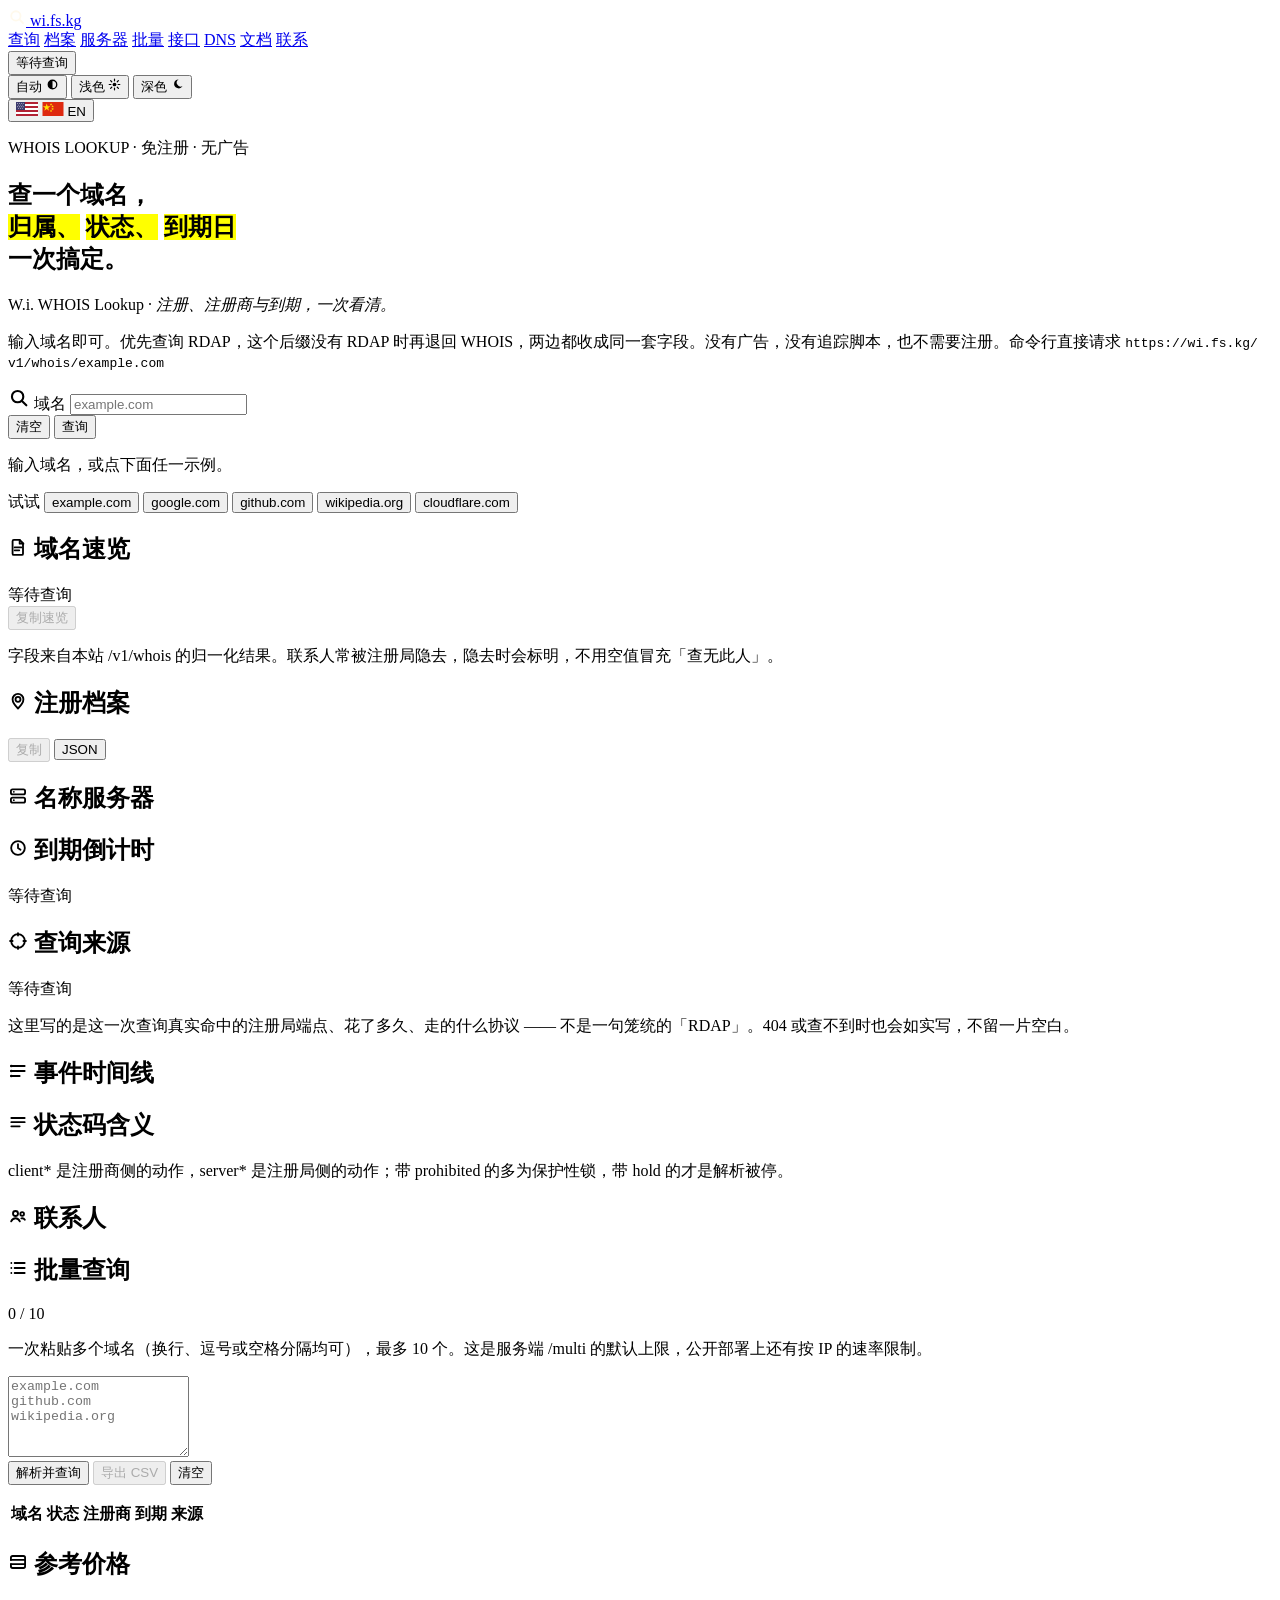
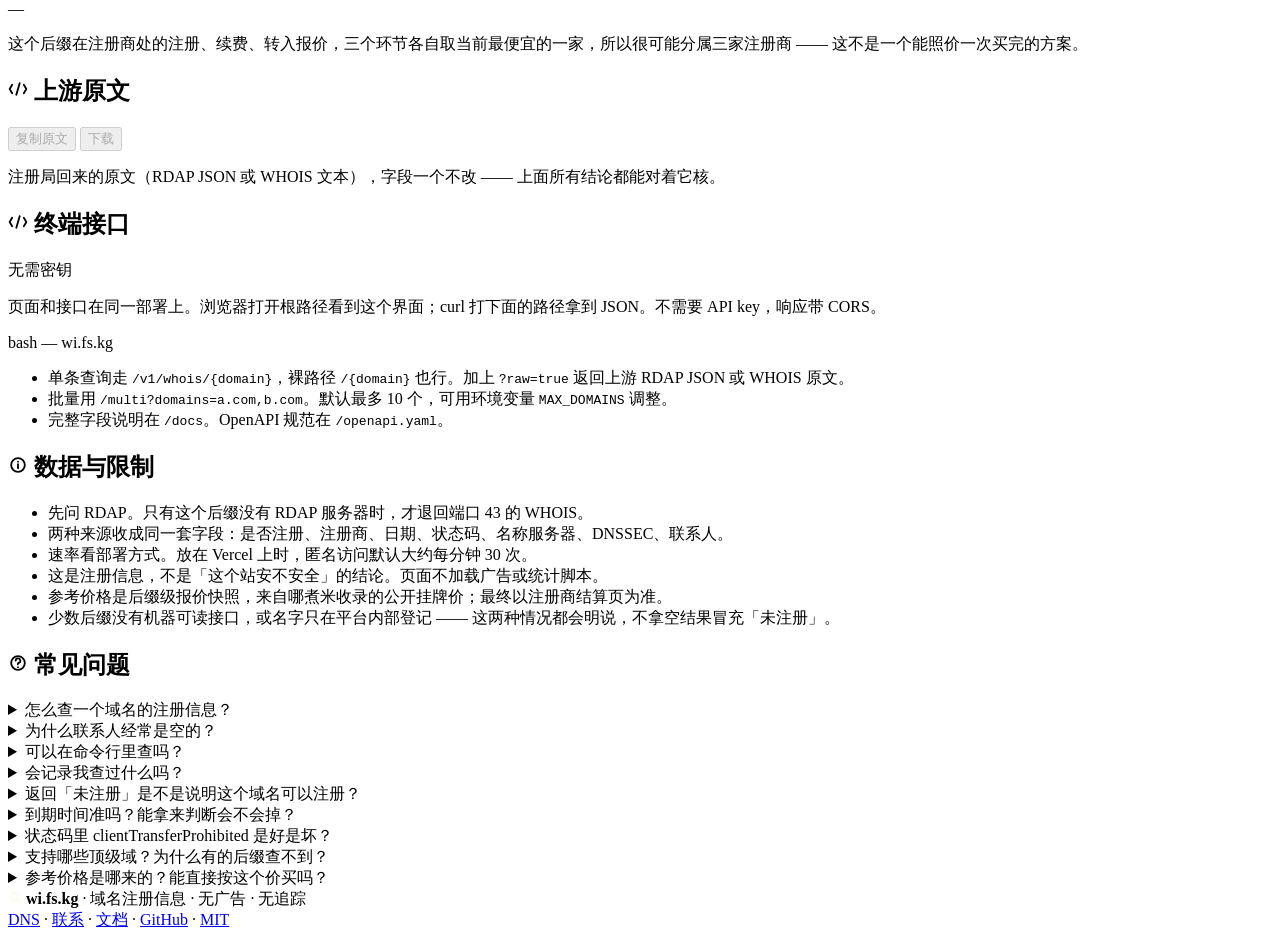
==== commit 354dabb0: "Remove ns.fs.kg and ip.fs.kg sister links from all page footers" ====
--- a/internal/web/static/index.html
+++ b/internal/web/static/index.html
@@ -256,7 +256,7 @@
           <span class="badge badge-grey" id="sourceBadge" data-i18n="source.badge.wait">等待查询</span>
         </div>
         <div id="sourceBody"></div>
-        <p class="fine" data-i18n="source.fine">这里写的是这一次查询真实命中的注册局端点、花了多久、走的什么协议 —— 不是一句笼统的「RDAP」。404 或查不到时也会如实写，不留一片空白。</p>
+        <p class="fine" id="sourceFine" data-i18n="source.fine">这里写的是这一次查询真实命中的注册局端点、花了多久、走的什么协议 —— 不是一句笼统的「RDAP」。404 或查不到时也会如实写，不留一片空白。</p>
       </section>
 
       <section class="card card-timeline" id="timeline">
@@ -491,10 +491,6 @@
         <div class="foot-r">
           <a class="foot-link" href="/dns">DNS</a>
           <span class="foot-sep" aria-hidden="true">·</span>
-          <a class="foot-link" href="https://ns.fs.kg" target="_blank" rel="noopener noreferrer">ns.fs.kg</a>
-          <span class="foot-sep" aria-hidden="true">·</span>
-          <a class="foot-link" href="https://ip.fs.kg" target="_blank" rel="noopener noreferrer">ip.fs.kg</a>
-          <span class="foot-sep" aria-hidden="true">·</span>
           <a class="foot-link" href="/contact" data-i18n="nav.contact">联系</a>
           <span class="foot-sep" aria-hidden="true">·</span>
           <a class="foot-link" href="/docs" data-i18n="nav.docs">文档</a>
